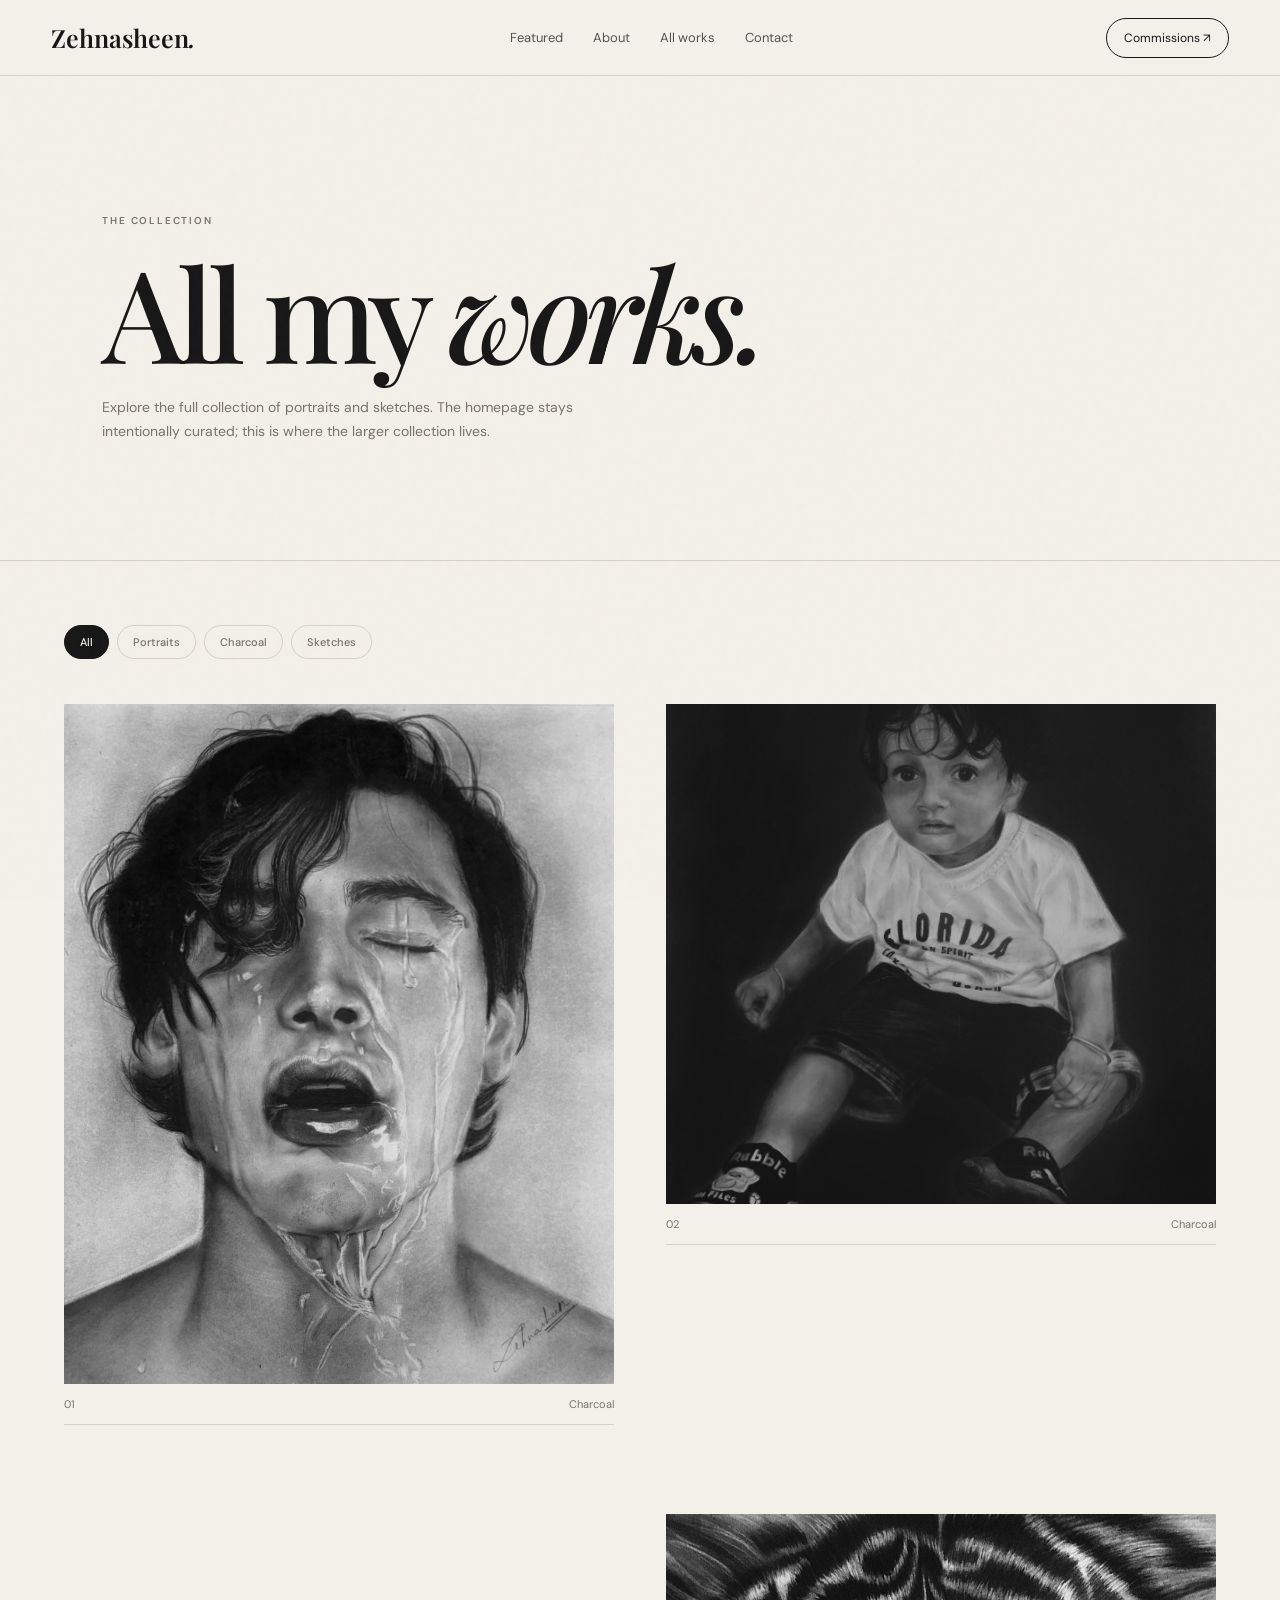
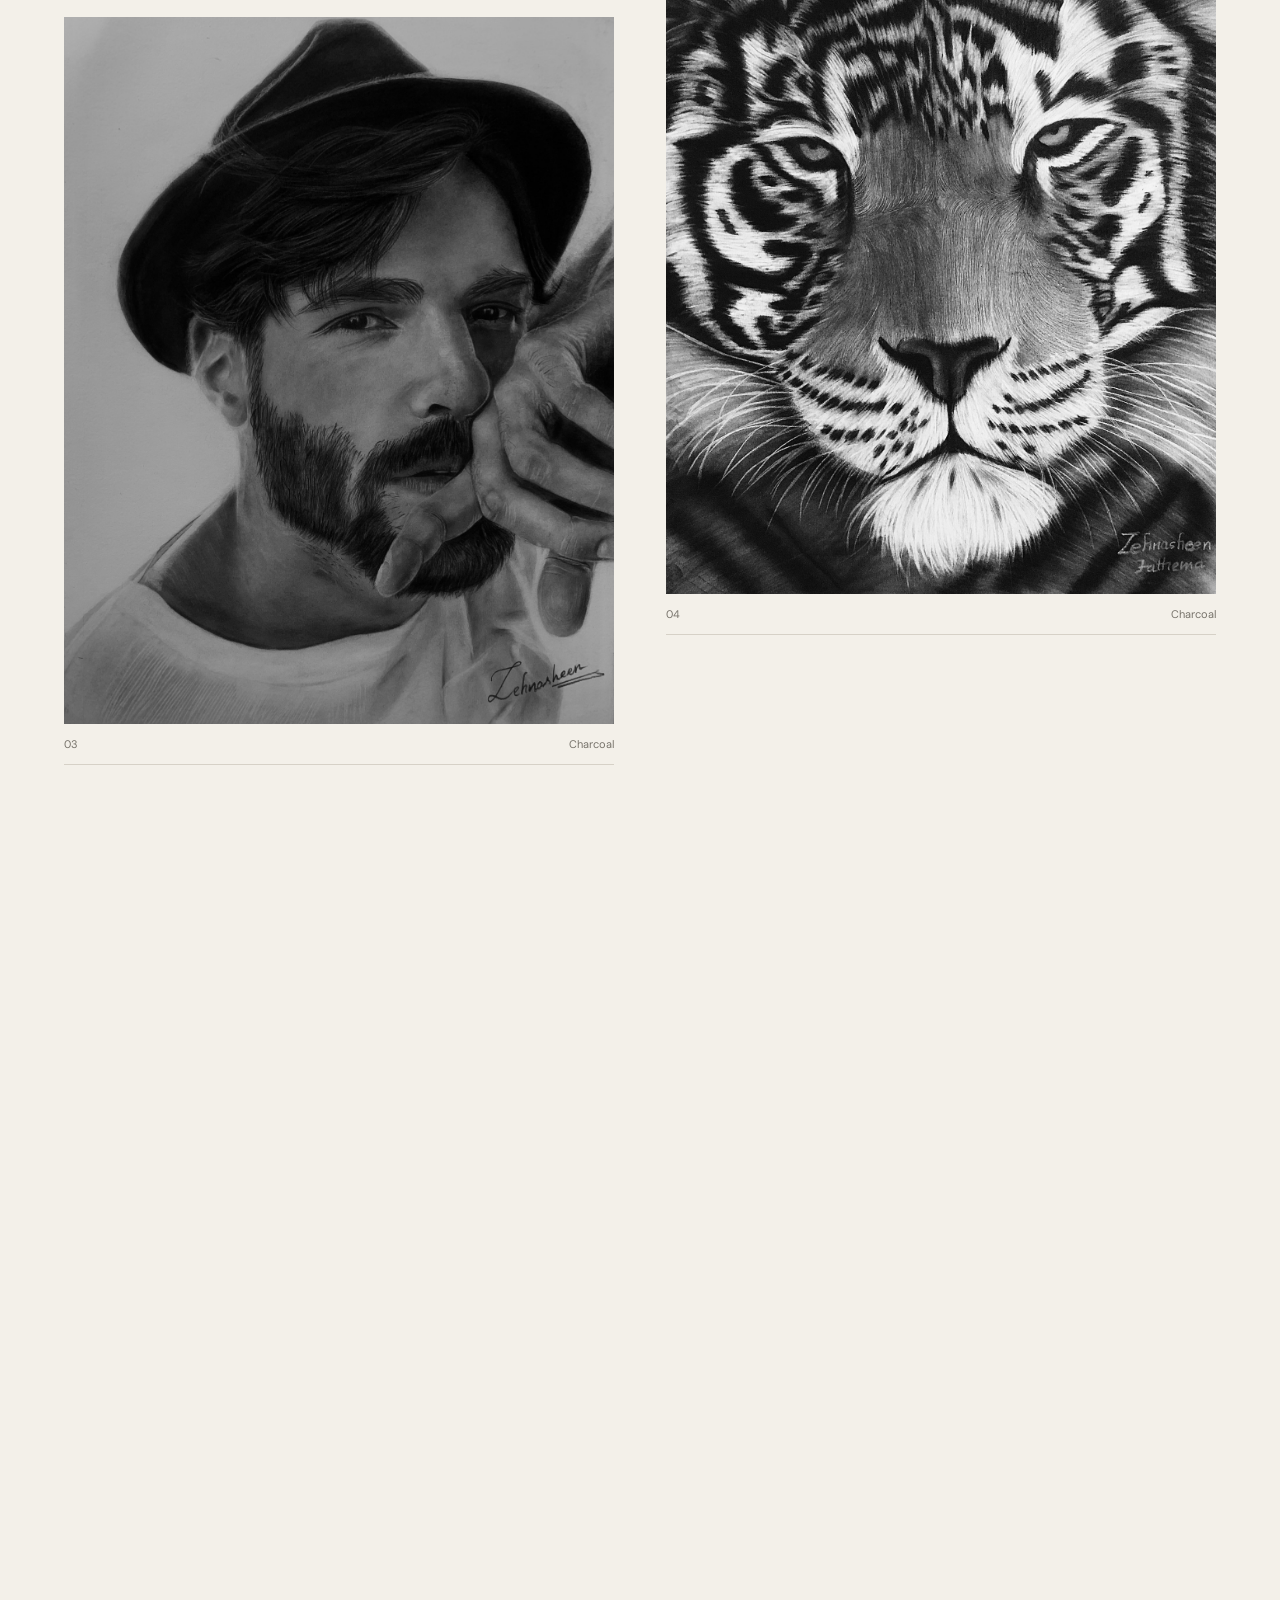
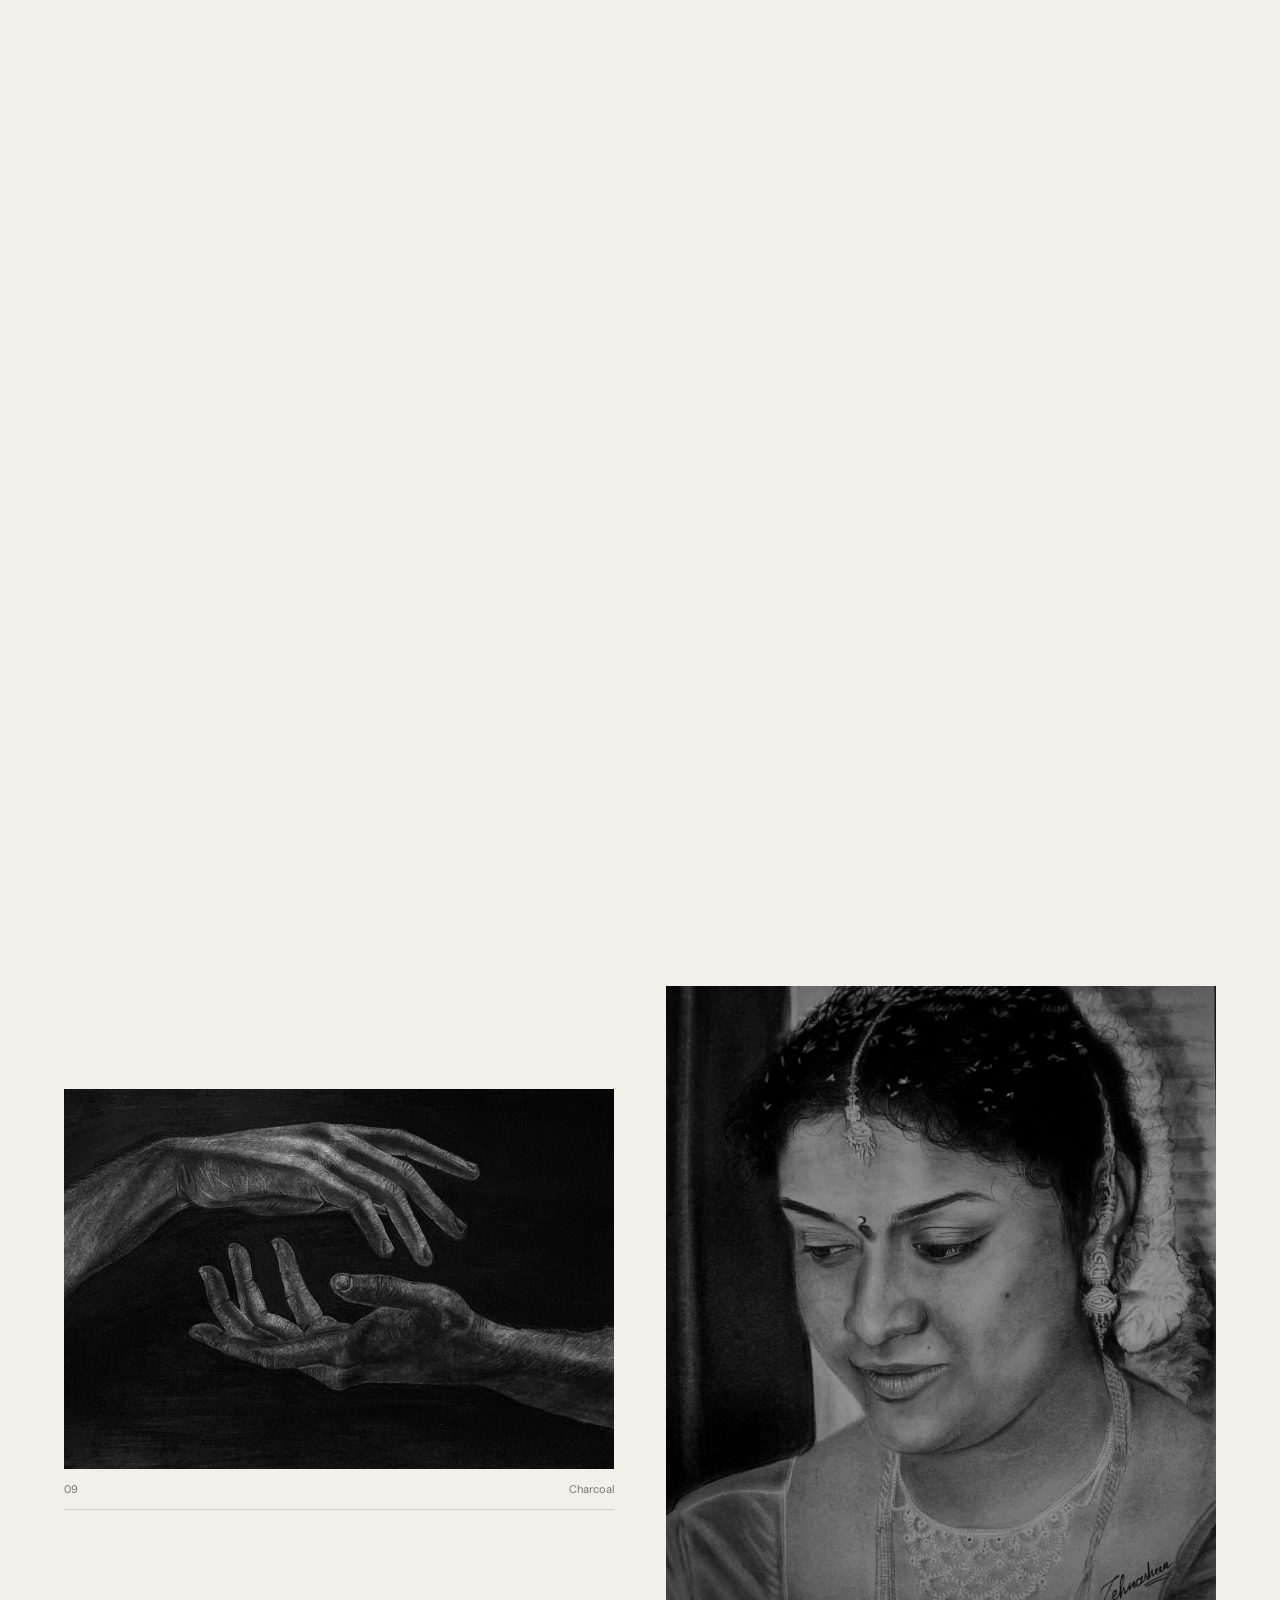
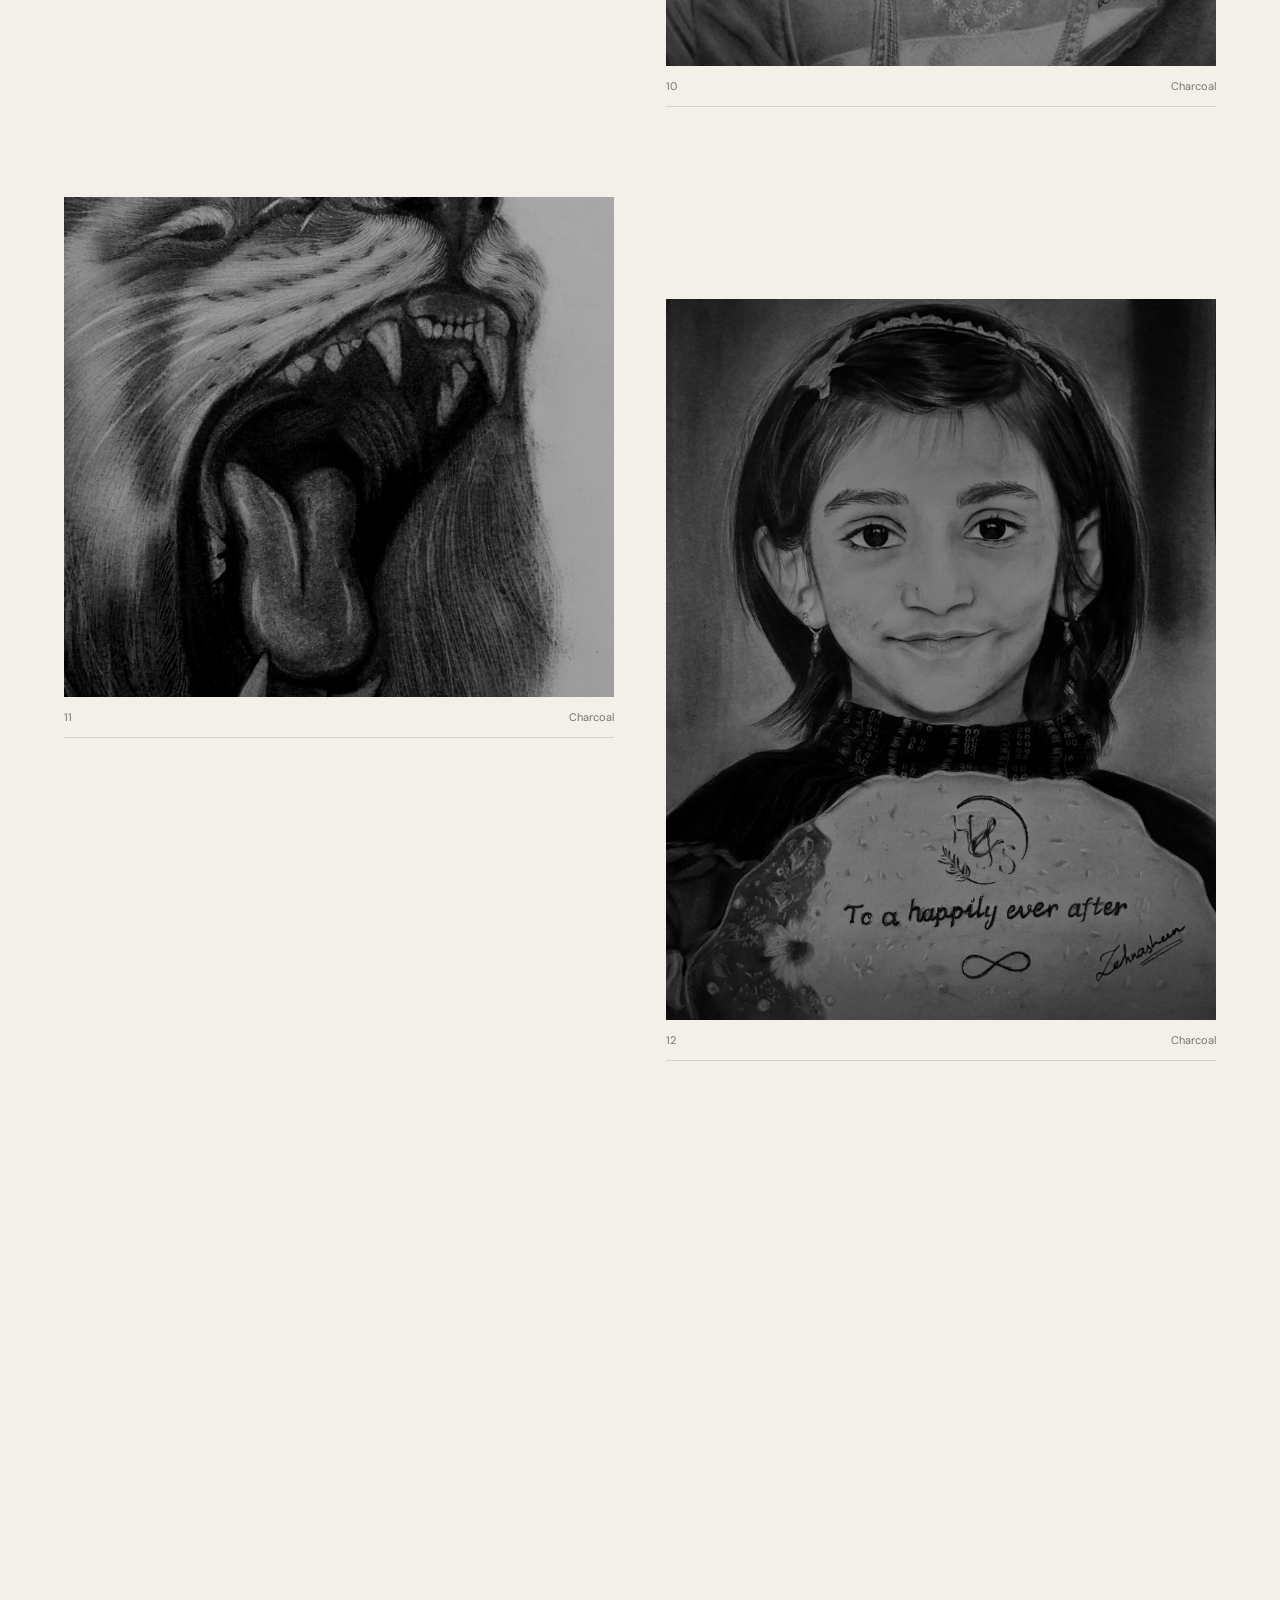
==== gallery.html @ cb3b67f4 "Add files via upload" ====
<!DOCTYPE html>
<html lang="en">
<head>
<meta charset="UTF-8">
<meta name="viewport" content="width=device-width, initial-scale=1.0">
<title>All Works — Zehnasheen</title>
<link rel="preconnect" href="https://fonts.googleapis.com">
<link rel="preconnect" href="https://fonts.gstatic.com" crossorigin>
<link href="https://fonts.googleapis.com/css2?family=DM+Sans:wght@400;500;600&family=Playfair+Display:ital,wght@0,500;0,600;1,500;1,600&display=swap" rel="stylesheet">
<link rel="stylesheet" href="style.css">
</head>
<body>
<header class="topbar">
  <a class="logo" href="index.html">Zehnasheen<span>.</span></a>
  <nav>
    <a href="index.html#work">Featured</a>
    <a href="index.html#about">About</a>
    <a href="gallery.html">All works</a>
    <a href="index.html#contact">Contact</a>
  </nav>
  <a class="pill" href="index.html#contact">Commissions ↗</a>
</header>

<main class="gallery-page">
<section class="gallery-hero">
  <p class="small-label">THE COLLECTION</p>
  <h1>All my <i>works.</i></h1>
  <p>Explore the full collection of portraits and sketches. The homepage stays intentionally curated; this is where the larger collection lives.</p>
</section>

<section class="gallery-browser">
  <div class="filters">
    <button class="filter active" data-filter="all">All</button>
    <button class="filter" data-filter="portrait">Portraits</button>
    <button class="filter" data-filter="charcoal">Charcoal</button>
    <button class="filter" data-filter="sketch">Sketches</button>
  </div>

  <div class="collection-grid" id="collectionGrid">
    <article class="collection-card reveal" data-category="portrait charcoal" data-image="images/IMAGE11.jpeg">
      <div class="collection-image"><img src="images/IMAGE11.jpeg" alt="Charcoal portrait"></div>
      <div class="collection-meta"><span>01</span><strong></strong><span>Charcoal</span></div>
    </article>
    <article class="collection-card reveal" data-category="portrait charcoal" data-image="images/IMAGE9.jpeg">
      <div class="collection-image"><img src="images/IMAGE9.jpeg" alt="Charcoal portrait"></div>
      <div class="collection-meta"><span>02</span><strong></strong><span>Charcoal</span></div>
    </article>
    <article class="collection-card reveal" data-category="portrait charcoal" data-image="images/IMAGE4.jpeg">
      <div class="collection-image"><img src="images/IMAGE4.jpeg" alt="charcoal portrait"></div>
      <div class="collection-meta"><span>03</span><strong></strong><span>Charcoal</span></div>
    </article>
    <article class="collection-card reveal" data-category="portrait charcoal" data-image="images/IMAGE3.jpeg">
      <div class="collection-image"><img src="images/IMAGE3.jpeg" alt="Charcoal portrait"></div>
      <div class="collection-meta"><span>04</span><strong></strong><span>Charcoal</span></div>
    </article>
    <article class="collection-card reveal" data-category="portrait charcoal" data-image="images/IMAGE5.jpeg">
      <div class="collection-image"><img src="images/IMAGE5.jpeg" alt="Charcoal portrait"></div>
      <div class="collection-meta"><span>05</span><strong></strong><span>Charcoal</span></div>
    </article>
    <article class="collection-card reveal" data-category="portrait charcoal" data-image="images/IMAGE6.jpeg">
      <div class="collection-image"><img src="images/IMAGE6.jpeg" alt="Charcoal portrait"></div>
      <div class="collection-meta"><span>06</span><strong></strong><span>Charcoal</span></div>
    </article>
    <article class="collection-card reveal" data-category="portrait charcoal" data-image="images/IMAGE7.jpeg">
      <div class="collection-image"><img src="images/IMAGE7.jpeg" alt="Charcoal portrait"></div>
      <div class="collection-meta"><span>07</span><strong></strong><span>Charcoal</span></div>
    </article>
    <article class="collection-card reveal" data-category="portrait charcoal" data-image="images/IMAGE8.jpeg">
      <div class="collection-image"><img src="images/IMAGE8.jpeg" alt="Charcoal portrait"></div>
      <div class="collection-meta"><span>08</span><strong></strong><span>Charcoal</span></div>
    </article>
    <article class="collection-card reveal" data-category="portrait charcoal" data-image="images/IMAGE2.jpeg">
      <div class="collection-image"><img src="images/IMAGE2.jpeg" alt="Charcoal portrait"></div>
      <div class="collection-meta"><span>09</span><strong></strong><span>Charcoal</span></div>
    </article>
    <article class="collection-card reveal" data-category="portrait charcoal" data-image="images/IMAGE10.jpeg">
      <div class="collection-image"><img src="images/IMAGE10.jpeg" alt="Charcoal portrait"></div>
      <div class="collection-meta"><span>10</span><strong></strong><span>Charcoal</span></div>
    </article>
    <article class="collection-card reveal" data-category="portrait charcoal" data-image="images/IMAGE1.jpeg">
      <div class="collection-image"><img src="images/IMAGE1.jpeg" alt="Charcoal portrait"></div>
      <div class="collection-meta"><span>11</span><strong></strong><span>Charcoal</span></div>
    </article>
    <article class="collection-card reveal" data-category="portrait charcoal" data-image="images/IMAGE12.jpeg">
      <div class="collection-image"><img src="images/IMAGE12.jpeg" alt="Charcoal portrait"></div>
      <div class="collection-meta"><span>12</span><strong></strong><span>Charcoal</span></div>
    </article>
    <article class="collection-card reveal" data-category="portrait charcoal" data-image="images/IMAGE13.jpeg">
      <div class="collection-image"><img src="images/IMAGE13.jpeg" alt="Charcoal portrait"></div>
      <div class="collection-meta"><span>13</span><strong></strong><span>Charcoal</span></div>
    </article>
    <article class="collection-card reveal" data-category="portrait charcoal" data-image="images/IMAGE14.jpeg">
      <div class="collection-image"><img src="images/IMAGE14.jpeg" alt="Charcoal portrait"></div>
      <div class="collection-meta"><span>14</span><strong></strong><span>Charcoal</span></div>
    </article>
    <!-- <article class="collection-card reveal" data-category="portrait charcoal" data-title="Raw Emotion" data-image="images/expressive-portrait.jpeg">
      <div class="collection-image"><img src="images/expressive-portrait.jpeg" alt="Charcoal portrait"></div>
      <div class="collection-meta"><span>15</span><strong>Raw Emotion</strong><span>Charcoal</span></div>
    </article>
    <article class="collection-card reveal" data-category="portrait charcoal" data-title="Raw Emotion" data-image="images/expressive-portrait.jpeg">
      <div class="collection-image"><img src="images/expressive-portrait.jpeg" alt="Charcoal portrait"></div>
      <div class="collection-meta"><span>16</span><strong>Raw Emotion</strong><span>Charcoal</span></div>
    </article>
    <article class="collection-card reveal" data-category="portrait charcoal" data-title="Raw Emotion" data-image="images/expressive-portrait.jpeg">
      <div class="collection-image"><img src="images/expressive-portrait.jpeg" alt="Charcoal portrait"></div>
      <div class="collection-meta"><span>17</span><strong>Raw Emotion</strong><span>Charcoal</span></div>
    </article>
    <article class="collection-card reveal" data-category="portrait charcoal" data-title="Raw Emotion" data-image="images/expressive-portrait.jpeg">
      <div class="collection-image"><img src="images/expressive-portrait.jpeg" alt="Charcoal portrait"></div>
      <div class="collection-meta"><span>18</span><strong>Raw Emotion</strong><span>Charcoal</span></div>
    </article> -->

    <!-- ADD FUTURE ARTWORKS HERE. Copy a collection-card and change its image/title/category. -->
  </div>

  <div class="empty-note" id="emptyNote" hidden>No artworks in this category yet.</div>
</section>
</main>

<div class="lightbox" id="lightbox" aria-hidden="true">
  <button class="close" aria-label="Close">×</button>
  <img id="lightboxImage" src="" alt="">
  <div id="lightboxTitle"></div>
</div>
<script src="script.js"></script>
</body>
</html>
---- style.css ----
*{box-sizing:border-box}
:root{--bg:#f3f0e9;--ink:#171717;--muted:#77736b;--line:#d6d1c7;--paper:#ebe7de}
html{scroll-behavior:smooth}
body{margin:0;background:var(--bg);color:var(--ink);font-family:"DM Sans",sans-serif}
body:before{content:"";position:fixed;inset:0;pointer-events:none;opacity:.045;background-image:url("data:image/svg+xml,%3Csvg viewBox='0 0 160 160' xmlns='http://www.w3.org/2000/svg'%3E%3Cfilter id='n'%3E%3CfeTurbulence type='fractalNoise' baseFrequency='.8' numOctaves='4' stitchTiles='stitch'/%3E%3C/filter%3E%3Crect width='100%25' height='100%25' filter='url(%23n)' opacity='.5'/%3E%3C/svg%3E")}
a{color:inherit;text-decoration:none}.topbar{height:76px;padding:0 4vw;display:flex;align-items:center;justify-content:space-between;border-bottom:1px solid var(--line);position:sticky;top:0;z-index:20;background:rgba(243,240,233,.9);backdrop-filter:blur(12px)}
.logo{font:600 25px/1 "Playfair Display",serif}.logo span{font-style:italic}.topbar nav{display:flex;gap:30px;font-size:13px}.topbar nav a{opacity:.72}.topbar nav a:hover{opacity:1}.pill{border:1px solid var(--ink);border-radius:100px;padding:11px 17px;font-size:12px}
.hero{padding:7vw 5vw 5vw;min-height:calc(100vh - 76px);display:grid;grid-template-columns:1.25fr .75fr;grid-template-rows:auto 1fr;gap:30px}.eyebrow,.small-label{font-size:10px;letter-spacing:.18em;font-weight:600;color:var(--muted)}
.hero h1{grid-column:1/-1;margin:30px 0 0;font:500 clamp(48px,8vw,122px)/.9 "Playfair Display",serif;letter-spacing:-.045em}.hero h1 em{font-style:italic}.hero h1 span{padding-left:9vw}.hero-bottom{align-self:end;max-width:440px}.hero-bottom p{font-size:15px;line-height:1.65;color:#5f5b54;margin-bottom:25px}.circle-arrow{display:flex;width:55px;height:55px;border:1px solid var(--ink);border-radius:50%;align-items:center;justify-content:center;font-size:22px}
.hero-art{align-self:end;justify-self:end;width:min(31vw,390px);position:relative}.hero-art img{display:block;width:100%;height:420px;object-fit:cover;object-position:center top;filter:grayscale(1)}.hero-art span{position:absolute;right:10px;bottom:10px;background:var(--bg);padding:6px 8px;font-size:10px}
.statement{padding:13vw 8vw;border-top:1px solid var(--line);text-align:center}.statement h2{font:500 clamp(42px,6vw,88px)/1 "Playfair Display",serif;letter-spacing:-.04em;margin:30px 0}.statement i{color:#77736b}
.work-section{padding:7vw 5vw 10vw}.section-head{display:flex;justify-content:space-between;align-items:end;margin-bottom:55px}.section-head h2{font:500 clamp(40px,5vw,70px)/1 "Playfair Display",serif;margin:14px 0 0;letter-spacing:-.035em}.view-all{font-size:12px;border-bottom:1px solid var(--ink);padding-bottom:6px}.view-all span,.gallery-cta span{margin-left:12px}
.featured-grid{display:grid;grid-template-columns:1.15fr .85fr;gap:5vw;align-items:start}.feature-card{cursor:pointer}.feature-stack{display:grid;gap:6vw}.art-image,.collection-image{overflow:hidden;background:var(--paper)}.art-image img,.collection-image img{display:block;width:100%;height:100%;object-fit:cover;filter:grayscale(1);transition:transform .8s cubic-bezier(.2,.7,.2,1)}.feature-card.large .art-image{height:720px}.feature-card:not(.large) .art-image{height:410px}.feature-card:hover img,.collection-card:hover img{transform:scale(1.035)}
.art-meta,.collection-meta{display:grid;grid-template-columns:35px 1fr auto;gap:10px;padding:13px 0;border-bottom:1px solid var(--line);font-size:11px}.art-meta span,.collection-meta span{color:var(--muted)}.art-meta strong,.collection-meta strong{font-weight:500}
.gallery-cta{margin-top:8vw;padding-top:25px;border-top:1px solid var(--line);display:flex;justify-content:space-between;align-items:center}.gallery-cta p{color:var(--muted);font-size:13px}.gallery-cta a{font:italic 22px "Playfair Display",serif}
.marquee{overflow:hidden;border-top:1px solid var(--line);border-bottom:1px solid var(--line);padding:20px 0;white-space:nowrap}.marquee div{font:500 23px/1 "Playfair Display",serif;word-spacing:10px;animation:move 28s linear infinite}@keyframes move{to{transform:translateX(-50%)}}
.about-section{display:grid;grid-template-columns:.35fr 1fr;gap:7vw;padding:11vw 8vw;background:#1c1c1a;color:#f1eee6}.about-copy{max-width:850px}.about-copy h2{font:500 clamp(42px,6vw,82px)/.98 "Playfair Display",serif;letter-spacing:-.04em;margin:0 0 45px}.about-copy h2 i{color:#a9a59b}.about-copy p{max-width:640px;font-size:16px;line-height:1.75;color:#c7c2b7}.text-link{display:inline-flex;gap:15px;margin-top:25px;padding-bottom:7px;border-bottom:1px solid #8b877e;font-size:13px}
.process-section{padding:10vw 5vw}.steps{display:grid;grid-template-columns:repeat(3,1fr);border-top:1px solid var(--line)}.step{padding:30px 25px 20px 0;border-right:1px solid var(--line);min-height:260px}.step:not(:first-child){padding-left:25px}.step:last-child{border-right:0}.step span{font-size:10px;color:var(--muted)}.step h3{font:500 29px/1.1 "Playfair Display",serif;margin:55px 0 20px}.step p{font-size:13px;line-height:1.6;color:var(--muted);max-width:310px}
.commission{margin:0 5vw 10vw;padding:7vw;border-radius:4px;background:#d9d3c8;display:flex;justify-content:space-between;gap:50px}.commission h2{font:500 clamp(50px,7vw,100px)/.86 "Playfair Display",serif;letter-spacing:-.05em;margin:25px 0 0}.commission-right{max-width:360px;align-self:end}.commission-right p{line-height:1.6;color:#555047}.dark-button{display:flex;justify-content:space-between;gap:40px;background:#1b1b1a;color:#f3f0e9;padding:16px 19px;margin-top:30px;font-size:12px}
.contact{background:#181816;color:#f3f0e9;text-align:center;padding:12vw 5vw 5vw}.contact h2{font:500 clamp(55px,9vw,130px)/.86 "Playfair Display",serif;letter-spacing:-.05em;margin:35px 0}.contact>p:not(.small-label){color:#aaa59a}.contact-actions{display:flex;justify-content:center;gap:12px;margin-top:35px;flex-wrap:wrap}.whatsapp-button,.instagram-button,.email-button{border:1px solid #5a574f;border-radius:100px;padding:14px 22px;font-size:12px;transition:.25s}.whatsapp-button:hover,.instagram-button:hover,.email-button:hover{background:#f3f0e9;color:#181816;border-color:#f3f0e9}.contact-links{display:flex;justify-content:space-between;margin-top:9vw;padding-top:20px;border-top:1px solid #34332f;font-size:11px;color:#aaa59a}
.gallery-page{min-height:100vh}.gallery-hero{padding:10vw 8vw 8vw;border-bottom:1px solid var(--line)}.gallery-hero h1{font:500 clamp(65px,10vw,150px)/.85 "Playfair Display",serif;letter-spacing:-.055em;margin:30px 0}.gallery-hero h1 i{font-weight:500}.gallery-hero>p:last-child{max-width:500px;color:var(--muted);line-height:1.7;font-size:14px}
.gallery-browser{padding:5vw}.filters{display:flex;gap:8px;margin-bottom:45px}.filter{border:1px solid var(--line);background:transparent;color:var(--muted);border-radius:100px;padding:9px 15px;font:500 11px "DM Sans",sans-serif;cursor:pointer}.filter:hover,.filter.active{background:var(--ink);color:var(--bg);border-color:var(--ink)}
.collection-grid{display:grid;grid-template-columns:repeat(2,1fr);gap:7vw 4vw}.collection-card:nth-child(3n+1) .collection-image{height:680px}.collection-card:nth-child(3n+2) .collection-image{height:500px}.collection-card:nth-child(3n){margin-top:8vw}.collection-card.is-hidden{display:none}.empty-note{text-align:center;color:var(--muted);padding:8vw}
.lightbox{position:fixed;inset:0;background:rgba(15,15,14,.96);z-index:100;display:none;align-items:center;justify-content:center;padding:5vw}.lightbox.open{display:flex}.lightbox img{max-width:90vw;max-height:88vh;object-fit:contain;filter:grayscale(1)}.lightbox #lightboxTitle{position:absolute;left:5vw;bottom:4vw;color:#eee;font:italic 22px "Playfair Display",serif}.close{position:absolute;right:30px;top:20px;background:none;border:0;color:#fff;font-size:40px;cursor:pointer}
.reveal{opacity:0;transform:translateY(30px);transition:opacity .8s ease,transform .8s ease}.reveal.visible{opacity:1;transform:none}
@media(max-width:800px){.topbar{padding:0 5vw}.topbar nav{display:none}.hero{display:flex;flex-direction:column;padding:15vw 6vw 10vw;min-height:auto}.hero h1{font-size:54px;margin:35px 0 10px}.hero h1 span{padding-left:0}.hero-bottom{order:3}.hero-art{order:4;width:75vw;align-self:center}.hero-art img{height:430px}.statement{padding:25vw 7vw}.statement h2{font-size:44px}.section-head{display:block}.view-all{display:inline-block;margin-top:20px}.featured-grid{display:block}.feature-stack{display:block}.feature-card{margin-bottom:55px}.feature-card.large .art-image,.feature-card:not(.large) .art-image{height:auto;aspect-ratio:4/5}.gallery-cta{display:block}.gallery-cta a{display:inline-block;margin-top:10px}.about-section{display:block;padding:22vw 7vw}.about-label{margin-bottom:45px}.about-copy h2{font-size:50px}.steps{display:block}.step,.step:not(:first-child){border-right:0;border-bottom:1px solid var(--line);padding:25px 0}.step h3{margin:35px 0 15px}.commission{display:block;margin:0 5vw 20vw;padding:12vw 8vw}.commission h2{font-size:64px;margin-bottom:60px}.contact{padding:24vw 6vw 7vw}.contact h2{font-size:65px}.contact-links{margin-top:30vw}.gallery-hero{padding:20vw 7vw 14vw}.gallery-hero h1{font-size:75px}.gallery-browser{padding:10vw 6vw}.filters{overflow:auto;padding-bottom:5px}.filter{white-space:nowrap}.collection-grid{display:block}.collection-card,.collection-card:nth-child(3n){margin:0 0 55px}.collection-card:nth-child(3n+1) .collection-image,.collection-card:nth-child(3n+2) .collection-image{height:auto;aspect-ratio:4/5}.collection-meta{grid-template-columns:30px 1fr}.collection-meta span:last-child{display:none}}
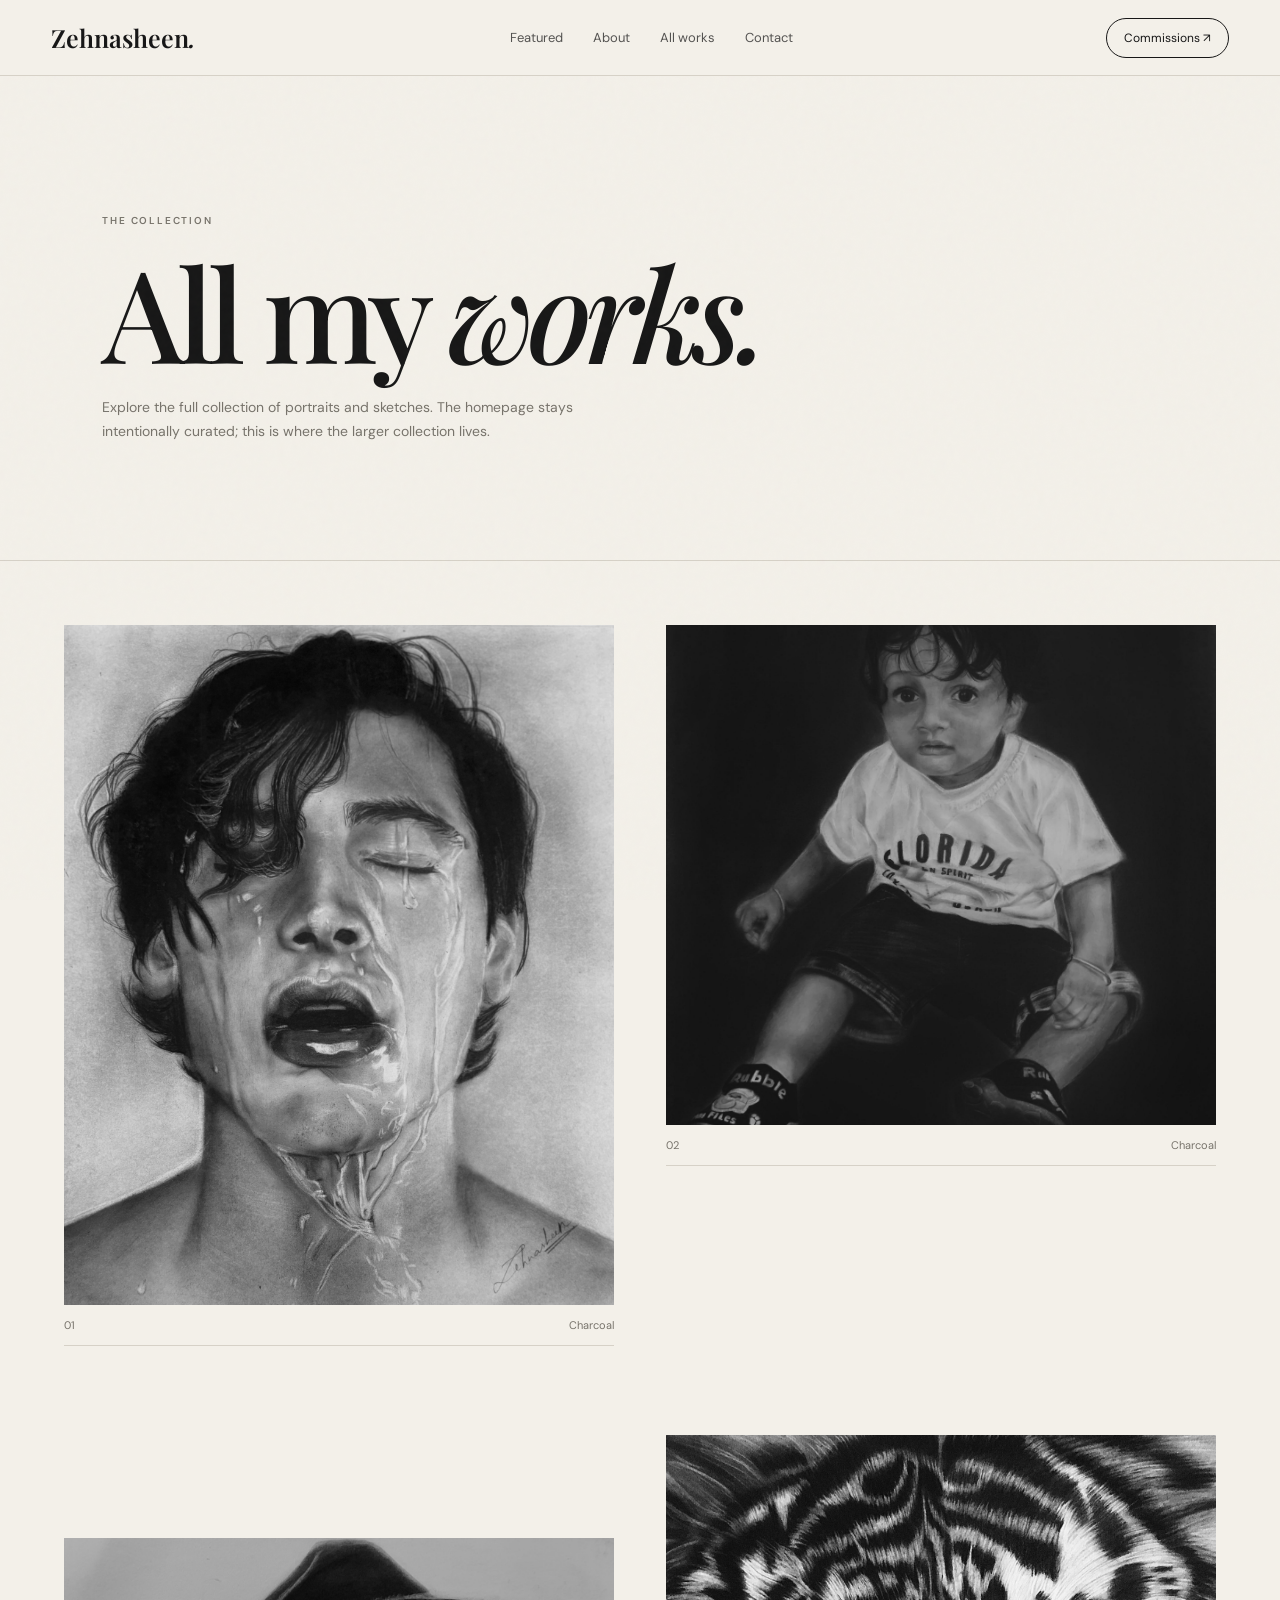
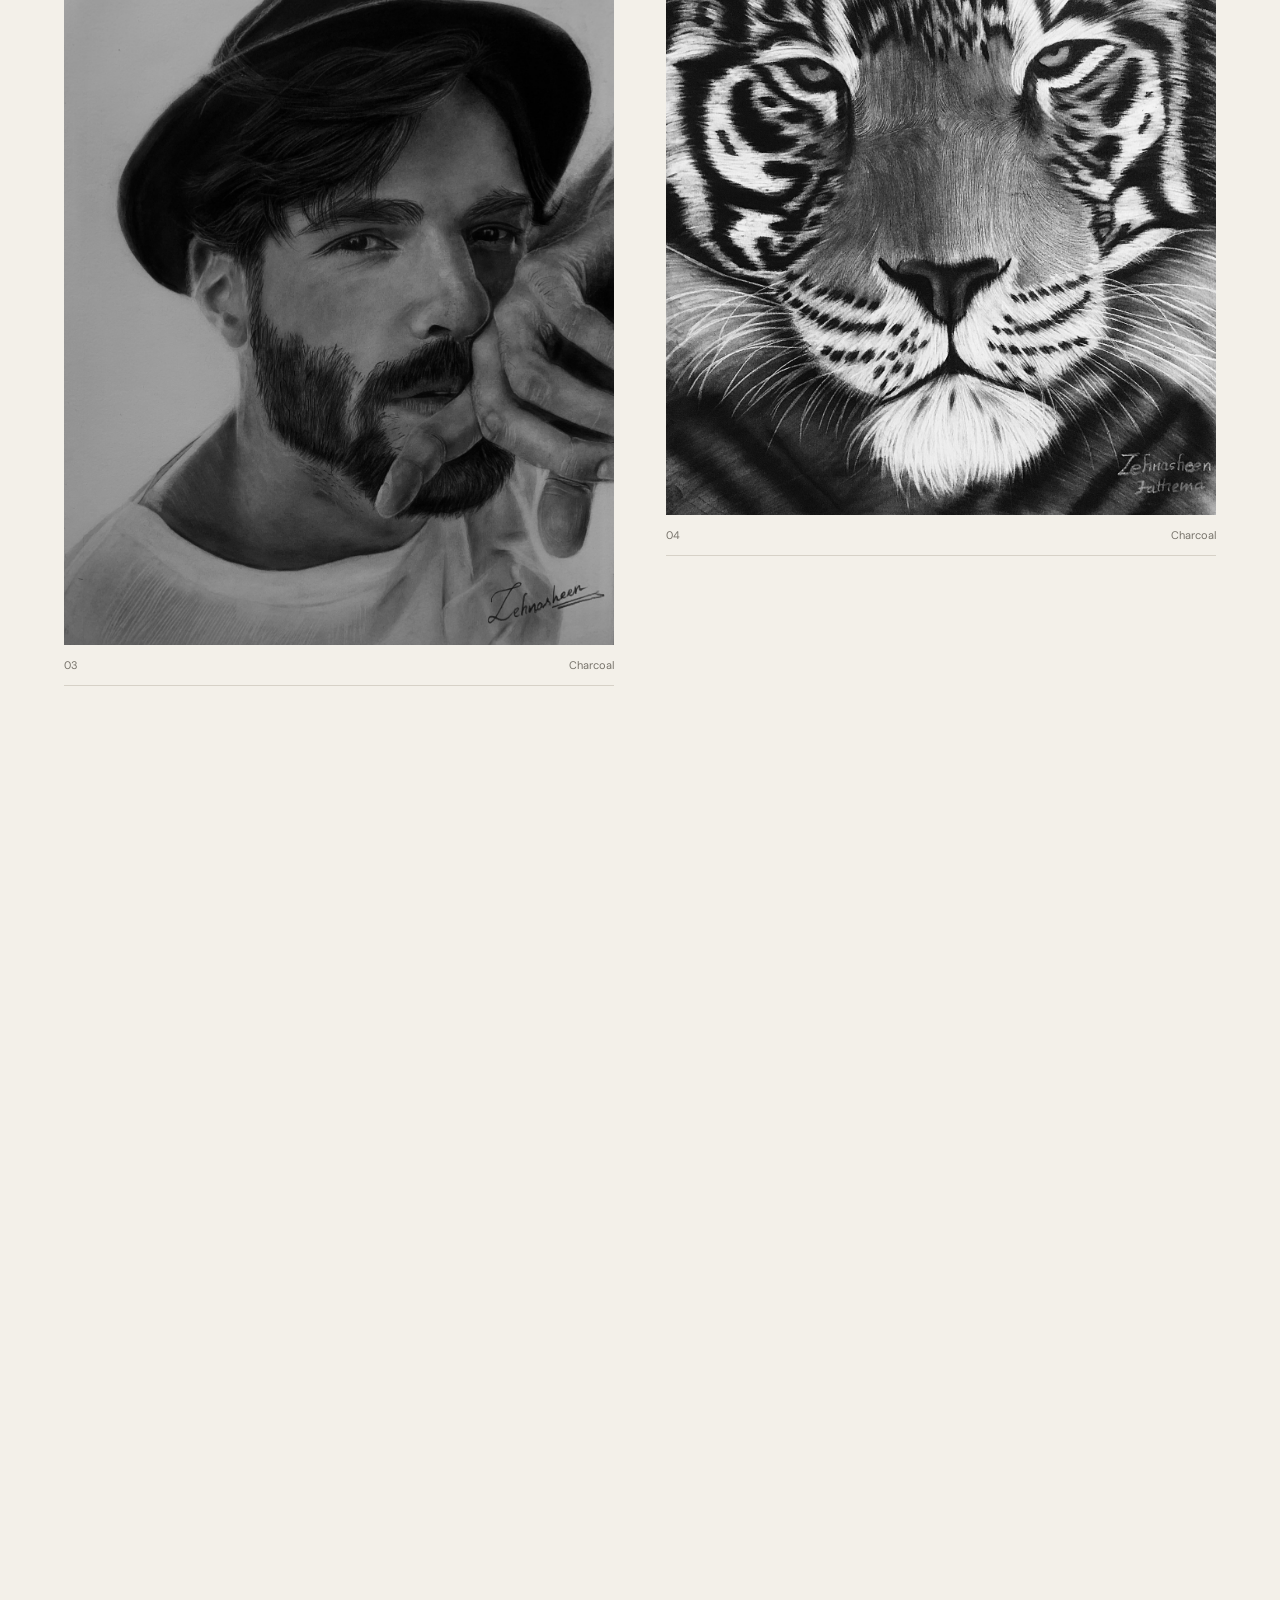
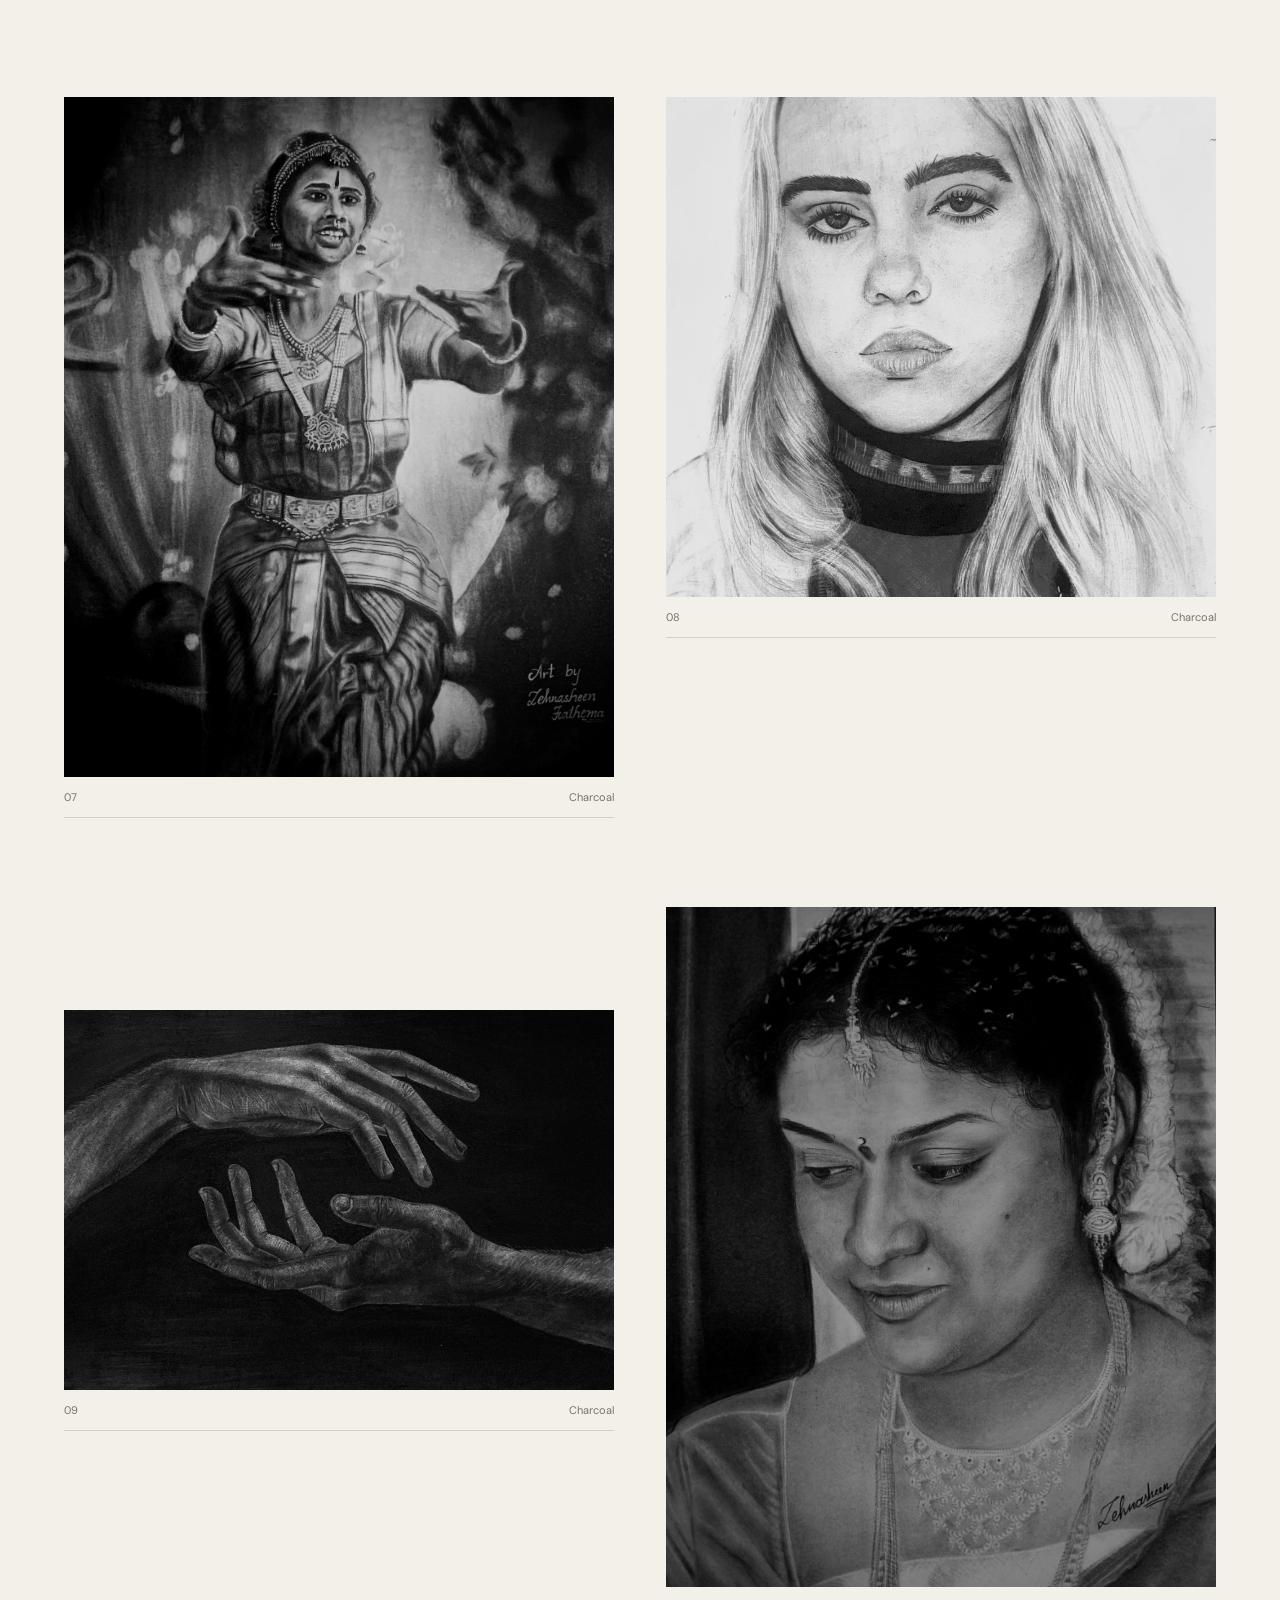
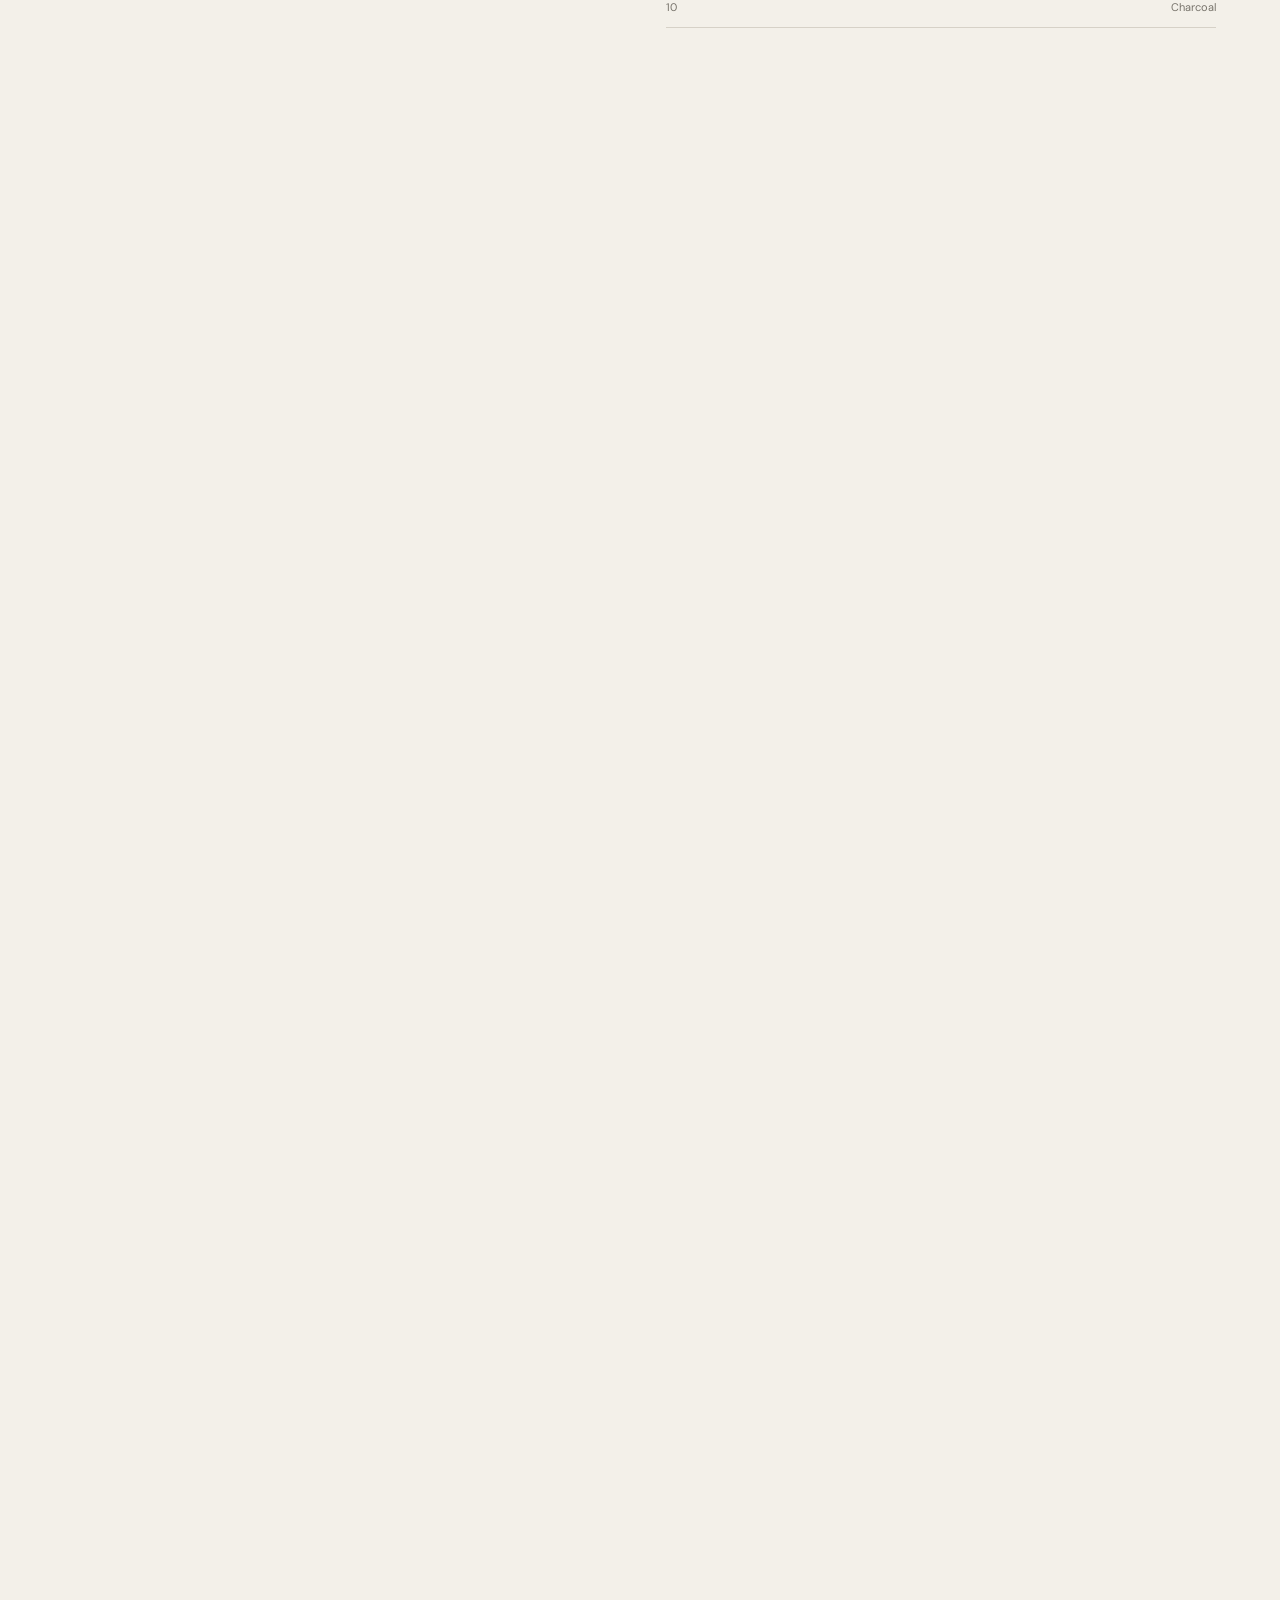
==== commit 4520c8b4: "Update gallery.html" ====
--- a/gallery.html
+++ b/gallery.html
@@ -29,12 +29,12 @@
 </section>
 
 <section class="gallery-browser">
-  <div class="filters">
+  <!-- <div class="filters">
     <button class="filter active" data-filter="all">All</button>
     <button class="filter" data-filter="portrait">Portraits</button>
     <button class="filter" data-filter="charcoal">Charcoal</button>
     <button class="filter" data-filter="sketch">Sketches</button>
-  </div>
+  </div> -->
 
   <div class="collection-grid" id="collectionGrid">
     <article class="collection-card reveal" data-category="portrait charcoal" data-image="images/IMAGE11.jpeg">
